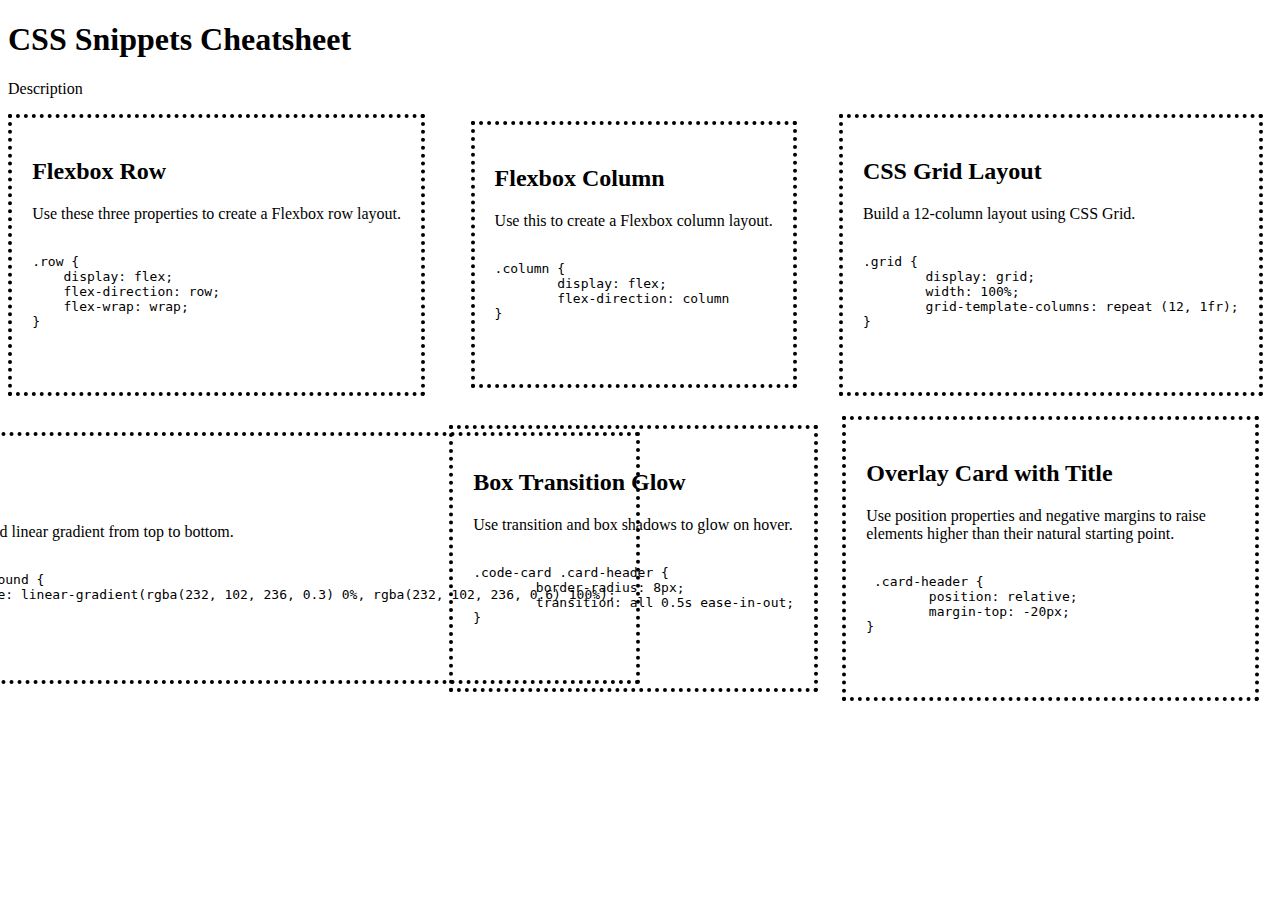
==== index.html @ b82bc1cb "Added page content" ====
<!DOCTYPE html>
<html lang="en">

<head>
    <meta charset="UTF-8">
    <meta http-equiv="X-UA-Compatible" content="IE=edge">
    <meta name="viewport" content="width=device-width, initial-scale=1.0">
    <link rel="stylesheet" href="./style.css">
    <title>CSS Snippets</title>
</head>

<body>
    <header>
        <h1>CSS Snippets Cheatsheet</h1>
        <p>Description</p>
    </header>

    <main>
        <article>
            <section>
                <h2>Flexbox Row</h2>
                <p>Use these three properties to create a Flexbox row layout.</p>
                <pre>
                    <code>
.row {
    display: flex;
    flex-direction: row;
    flex-wrap: wrap;
}
                    </code>
                </pre>
            </section>
        </article>

        <article>
            <section>
                <h2>Flexbox Column</h2>
                <p>Use this to create a Flexbox column layout.</p>
                <pre>
                    <code>
.column {
	display: flex;
	flex-direction: column
}
                    </code>
                </pre>
            </section>
        </article>

        <article>
            <section>
                <h2>CSS Grid Layout</h2>
                <p>Build a 12-column layout using CSS Grid.</p>
                <pre>
                    <code>
.grid {
	display: grid;
	width: 100%;
	grid-template-columns: repeat (12, 1fr);
}
                    </code>
                </pre>
            </section>
        </article>

        <article>
            <section>
                <h2>Linear Gradients</h2>
                <p>This will create a background linear gradient from top to bottom.</p>
                <pre>
                    <code>
.linear-gradient-background {
	background-image: linear-gradient(rgba(232, 102, 236, 0.3) 0%, rgba(232, 102, 236, 0.6) 100%);
}
                    </code>
                </pre>
            </section>
        </article>

        <article>
            <section>
                <h2>Box Transition Glow</h2>
                <p>Use transition and box shadows to glow on hover.</p>
                <pre>
                    <code>
.code-card .card-header {
	border-radius: 8px;
	transition: all 0.5s ease-in-out;
}
                    </code>
                </pre>
            </section>
        </article>

        <article>
            <section>
                <h2>Overlay Card with Title</h2>
                <p>Use position properties and negative margins to raise elements higher than their natural starting point.</p>
                <pre>
                    <code>
 .card-header {
	position: relative;
	margin-top: -20px;
}                       
                    </code>
                </pre>
            </section>
        </article>
    </main>
</body>

</html>
---- style.css ----
main {
    display: flex;
    flex-wrap: wrap;
}

article {
    width: 33%;
    display: flex;
    justify-content: center;
    align-items: center;
}

section {
    border: 4px dotted black;
    padding: 20px;
    margin-bottom: 20px;
    height: auto;
}
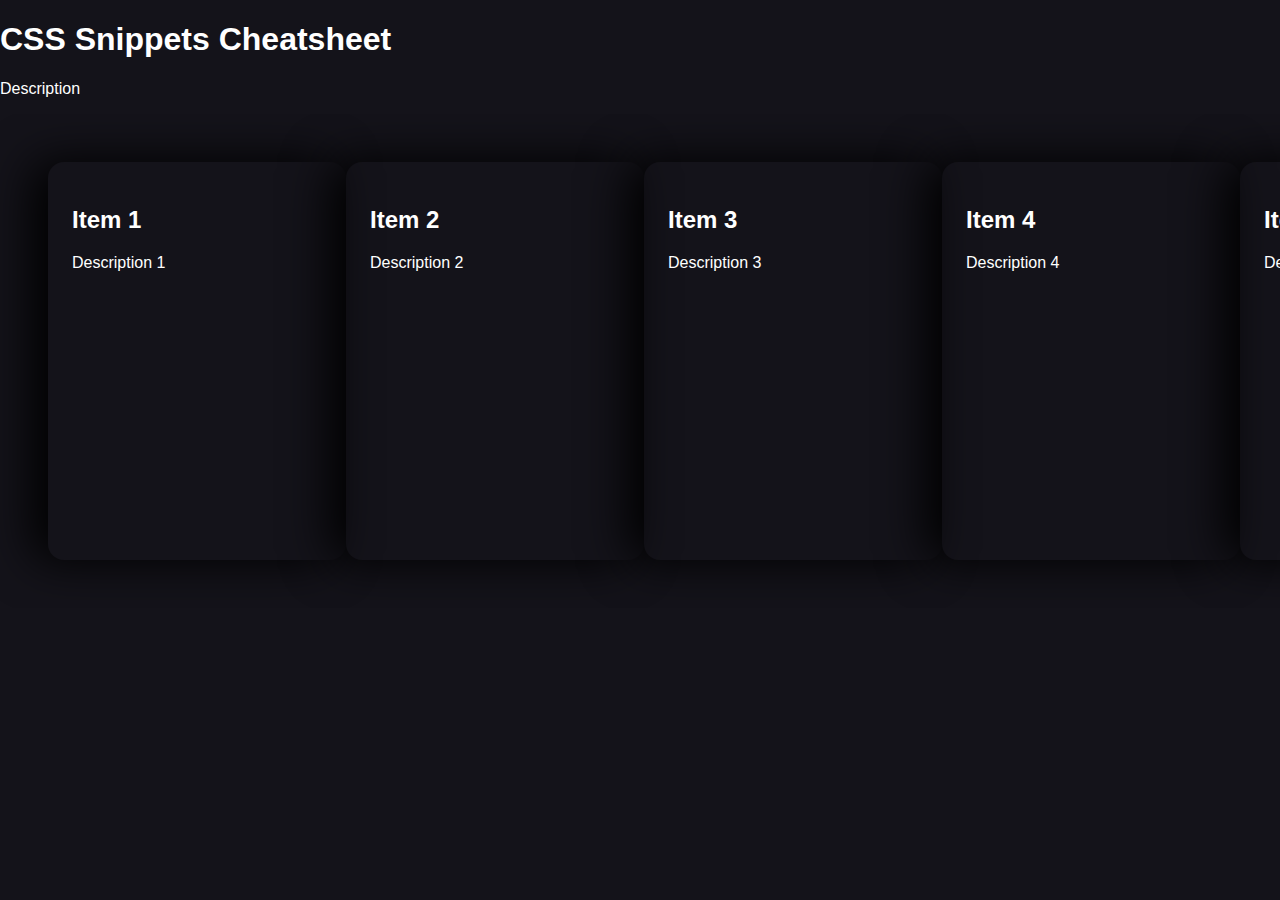
==== commit 63788f36: "Replaced old format with new side-scrolling card format" ====
--- a/index.html
+++ b/index.html
@@ -5,8 +5,8 @@
     <meta charset="UTF-8">
     <meta http-equiv="X-UA-Compatible" content="IE=edge">
     <meta name="viewport" content="width=device-width, initial-scale=1.0">
-    <link rel="stylesheet" href="./style.css">
-    <title>CSS Snippets</title>
+    <link rel="stylesheet" href="style.css">
+    <title>Document</title>
 </head>
 
 <body>
@@ -16,94 +16,42 @@
     </header>
 
     <main>
-        <article>
-            <section>
-                <h2>Flexbox Row</h2>
-                <p>Use these three properties to create a Flexbox row layout.</p>
-                <pre>
-                    <code>
-.row {
-    display: flex;
-    flex-direction: row;
-    flex-wrap: wrap;
-}
-                    </code>
-                </pre>
+        <article class="card-list">
+            <section class="card">
+                <header class="card-header">
+                    <h2>Item 1</h2>
+                    <p>Description 1</p>
+                </header>
             </section>
-        </article>
-
-        <article>
-            <section>
-                <h2>Flexbox Column</h2>
-                <p>Use this to create a Flexbox column layout.</p>
-                <pre>
-                    <code>
-.column {
-	display: flex;
-	flex-direction: column
-}
-                    </code>
-                </pre>
+            <section class="card">
+                <header class="card-header">
+                    <h2>Item 2</h2>
+                    <p>Description 2</p>
+                </header>
             </section>
-        </article>
-
-        <article>
-            <section>
-                <h2>CSS Grid Layout</h2>
-                <p>Build a 12-column layout using CSS Grid.</p>
-                <pre>
-                    <code>
-.grid {
-	display: grid;
-	width: 100%;
-	grid-template-columns: repeat (12, 1fr);
-}
-                    </code>
-                </pre>
+            <section class="card">
+                <header class="card-header">
+                    <h2>Item 3</h2>
+                    <p>Description 3</p>
+                </header>
             </section>
-        </article>
-
-        <article>
-            <section>
-                <h2>Linear Gradients</h2>
-                <p>This will create a background linear gradient from top to bottom.</p>
-                <pre>
-                    <code>
-.linear-gradient-background {
-	background-image: linear-gradient(rgba(232, 102, 236, 0.3) 0%, rgba(232, 102, 236, 0.6) 100%);
-}
-                    </code>
-                </pre>
+            <section class="card">
+                <header class="card-header">
+                    <h2>Item 4</h2>
+                    <p>Description 4</p>
+                </header>
             </section>
-        </article>
-
-        <article>
-            <section>
-                <h2>Box Transition Glow</h2>
-                <p>Use transition and box shadows to glow on hover.</p>
-                <pre>
-                    <code>
-.code-card .card-header {
-	border-radius: 8px;
-	transition: all 0.5s ease-in-out;
-}
-                    </code>
-                </pre>
+            <section class="card">
+                <header class="card-header">
+                    <h2>Item 5</h2>
+                    <p>Description 5</p>
+                </header>
             </section>
-        </article>
-
-        <article>
-            <section>
-                <h2>Overlay Card with Title</h2>
-                <p>Use position properties and negative margins to raise elements higher than their natural starting point.</p>
-                <pre>
-                    <code>
- .card-header {
-	position: relative;
-	margin-top: -20px;
-}                       
-                    </code>
-                </pre>
+            <section class="card">
+                <header class="card-header">
+                    <h2>Item 6</h2>
+                    <p>Description 6</p>
+                </header>
             </section>
         </article>
     </main>
--- a/style.css
+++ b/style.css
@@ -1,18 +1,40 @@
-main {
-    display: flex;
-    flex-wrap: wrap;
+body {
+    padding: 0;
+    margin: 0;
+    background-color: #14131a;
+    color: white;
+    font-family: Arial, Helvetica, sans-serif;
 }
 
-article {
-    width: 33%;
+.card-list {
     display: flex;
-    justify-content: center;
-    align-items: center;
+    padding: 3rem;
+    overflow-x: scroll;
 }
 
-section {
-    border: 4px dotted black;
-    padding: 20px;
-    margin-bottom: 20px;
-    height: auto;
+.card-list::-webkit-scrollbar {
+    width: 10px;
+    height: 10px;
 }
+.card-list::-webkit-scrollbar-thumb {
+    border-radius: 10px;
+    background: #201c29;
+    box-shadow: inset 2px 2px 2px hsla(0,0%,100%,.25), inset -2px -2px 2px rgba(0,0,0,.25);
+}
+
+.card-list::-webkit-scrollbar-track {
+    background: linear-gradient(90deg,#201c29,#201c29 1px,#17141d 0,#17141d);
+}
+
+.card {
+    display: flex;
+    position: relative;
+    flex-direction: column;
+    height: 350px;
+    width: 450px;
+    min-width: 250px;
+    padding: 1.5rem;
+    border-radius: 16px;
+    background-color: inhert;
+    box-shadow: -1rem 0 3rem #000;
+}
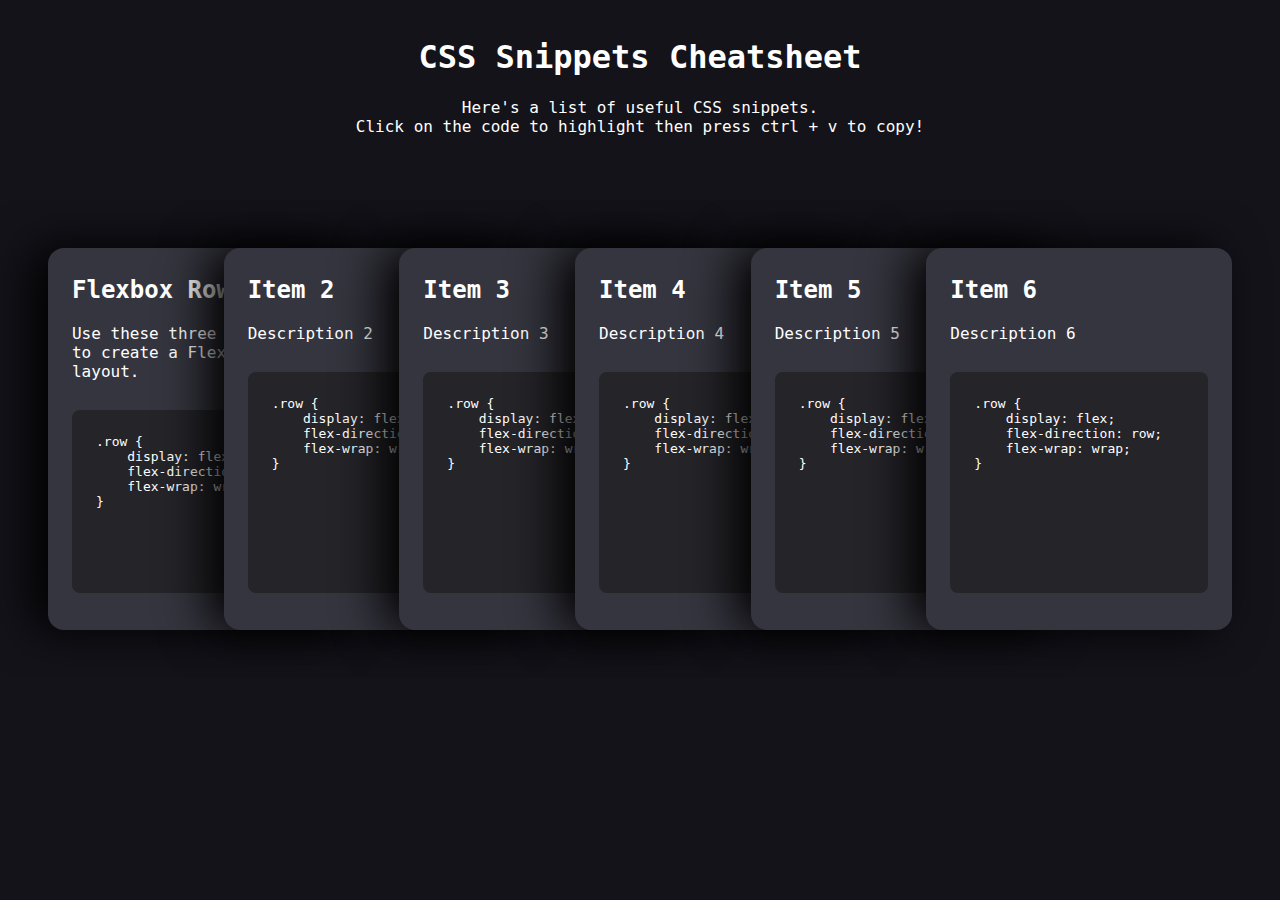
==== commit 310aefaf: "Finished page formatting" ====
--- a/index.html
+++ b/index.html
@@ -6,52 +6,98 @@
     <meta http-equiv="X-UA-Compatible" content="IE=edge">
     <meta name="viewport" content="width=device-width, initial-scale=1.0">
     <link rel="stylesheet" href="style.css">
-    <title>Document</title>
+    <title>CSS Snippets</title>
 </head>
 
 <body>
     <header>
         <h1>CSS Snippets Cheatsheet</h1>
-        <p>Description</p>
+        <p>Here's a list of useful CSS snippets.<br>Click on the code to highlight then press ctrl + v to copy!</p>
     </header>
 
     <main>
         <article class="card-list">
             <section class="card">
                 <header class="card-header">
-                    <h2>Item 1</h2>
-                    <p>Description 1</p>
+                    <h2>Flexbox Row</h2>
+                    <p>Use these three properties to create a Flexbox row layout.</p>
                 </header>
+                <pre>
+<code>.row {
+    display: flex;
+    flex-direction: row;
+    flex-wrap: wrap;
+}</code>
+                </pre>
             </section>
+
             <section class="card">
                 <header class="card-header">
                     <h2>Item 2</h2>
                     <p>Description 2</p>
                 </header>
+                <pre>
+<code>.row {
+    display: flex;
+    flex-direction: row;
+    flex-wrap: wrap;
+}</code>
+                </pre>
             </section>
+
             <section class="card">
                 <header class="card-header">
                     <h2>Item 3</h2>
                     <p>Description 3</p>
                 </header>
+                <pre>
+<code>.row {
+    display: flex;
+    flex-direction: row;
+    flex-wrap: wrap;
+}</code>
+                </pre>
             </section>
+
             <section class="card">
                 <header class="card-header">
                     <h2>Item 4</h2>
                     <p>Description 4</p>
                 </header>
+                <pre>
+<code>.row {
+    display: flex;
+    flex-direction: row;
+    flex-wrap: wrap;
+}</code>
+                </pre>
             </section>
             <section class="card">
                 <header class="card-header">
                     <h2>Item 5</h2>
                     <p>Description 5</p>
                 </header>
+                <pre>
+<code>.row {
+    display: flex;
+    flex-direction: row;
+    flex-wrap: wrap;
+}</code>
+                </pre>
             </section>
+
             <section class="card">
                 <header class="card-header">
                     <h2>Item 6</h2>
                     <p>Description 6</p>
                 </header>
+                <pre>
+<code>.row {
+    display: flex;
+    flex-direction: row;
+    flex-wrap: wrap;
+}</code>
+                </pre>
             </section>
         </article>
     </main>
--- a/style.css
+++ b/style.css
@@ -1,29 +1,33 @@
 body {
     padding: 0;
     margin: 0;
-    background-color: #14131a;
+    background-color: #14131A;
     color: white;
-    font-family: Arial, Helvetica, sans-serif;
+    font-family: monospace, monospace;
+    user-select: none;
+}
+
+body > header {
+    text-align: center;
+    margin: 3% 0 5%;
 }
 
 .card-list {
     display: flex;
     padding: 3rem;
     overflow-x: scroll;
+    justify-content: center;
 }
 
 .card-list::-webkit-scrollbar {
     width: 10px;
     height: 10px;
 }
+
 .card-list::-webkit-scrollbar-thumb {
     border-radius: 10px;
     background: #201c29;
     box-shadow: inset 2px 2px 2px hsla(0,0%,100%,.25), inset -2px -2px 2px rgba(0,0,0,.25);
-}
-
-.card-list::-webkit-scrollbar-track {
-    background: linear-gradient(90deg,#201c29,#201c29 1px,#17141d 0,#17141d);
 }
 
 .card {
@@ -31,10 +35,42 @@
     position: relative;
     flex-direction: column;
     height: 350px;
-    width: 450px;
+    width: 300px;
     min-width: 250px;
     padding: 1.5rem;
+    padding-top: 0.5rem;
     border-radius: 16px;
-    background-color: inhert;
+    background-color: #35353f;
     box-shadow: -1rem 0 3rem #000;
+    transition: all 0.2s ease;
 }
+
+.card:hover {
+    transform: translateY(-1rem);
+}
+
+.card:hover~.card {
+    transform: translateX(130px);
+}
+
+.card:not(:first-child) {
+    margin-left: -130px;
+}
+
+.card pre {
+    flex-grow: 1;
+    padding: 1.5rem;
+    background-color: #242429;
+    border-radius: 8px;
+    user-select: none;
+}
+
+.card pre code {
+    cursor: pointer;
+    user-select: all;
+}
+
+.card pre code::selection {
+    background: #c4c4c4;
+    color: #14131A;
+}
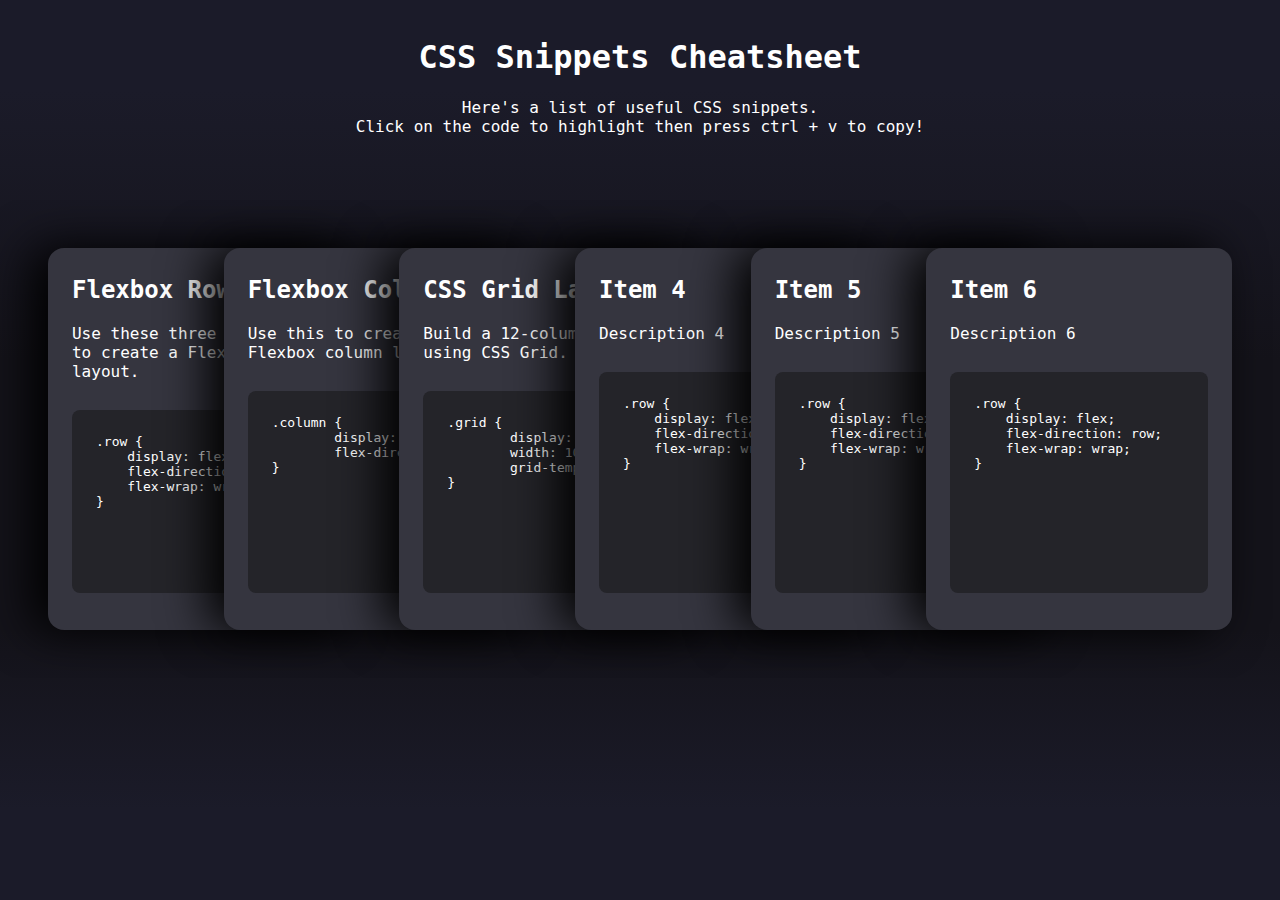
==== commit e6eb8b6a: "Updated background style" ====
--- a/index.html
+++ b/index.html
@@ -33,28 +33,27 @@
 
             <section class="card">
                 <header class="card-header">
-                    <h2>Item 2</h2>
-                    <p>Description 2</p>
+                    <h2>Flexbox Column</h2>
+                    <p>Use this to create a Flexbox column layout</p>
                 </header>
                 <pre>
-<code>.row {
-    display: flex;
-    flex-direction: row;
-    flex-wrap: wrap;
+<code>.column {
+	display: flex;
+	flex-direction: column
 }</code>
                 </pre>
             </section>
 
             <section class="card">
                 <header class="card-header">
-                    <h2>Item 3</h2>
-                    <p>Description 3</p>
+                    <h2>CSS Grid Layout</h2>
+                    <p>Build a 12-column layout using CSS Grid.</p>
                 </header>
                 <pre>
-<code>.row {
-    display: flex;
-    flex-direction: row;
-    flex-wrap: wrap;
+<code>.grid {
+	display: grid;
+	width: 100%;
+	grid-template-columns: repeat (12, 1fr);
 }</code>
                 </pre>
             </section>
--- a/style.css
+++ b/style.css
@@ -1,7 +1,8 @@
 body {
     padding: 0;
     margin: 0;
-    background-color: #14131A;
+    background: linear-gradient(180deg, rgb(27, 27, 41) 10%, rgb(20,19,26) 40%, rgb(20,19,26) 70%, rgb(27, 27, 41) 90%)  no-repeat center center fixed;
+    background-size: cover;
     color: white;
     font-family: monospace, monospace;
     user-select: none;
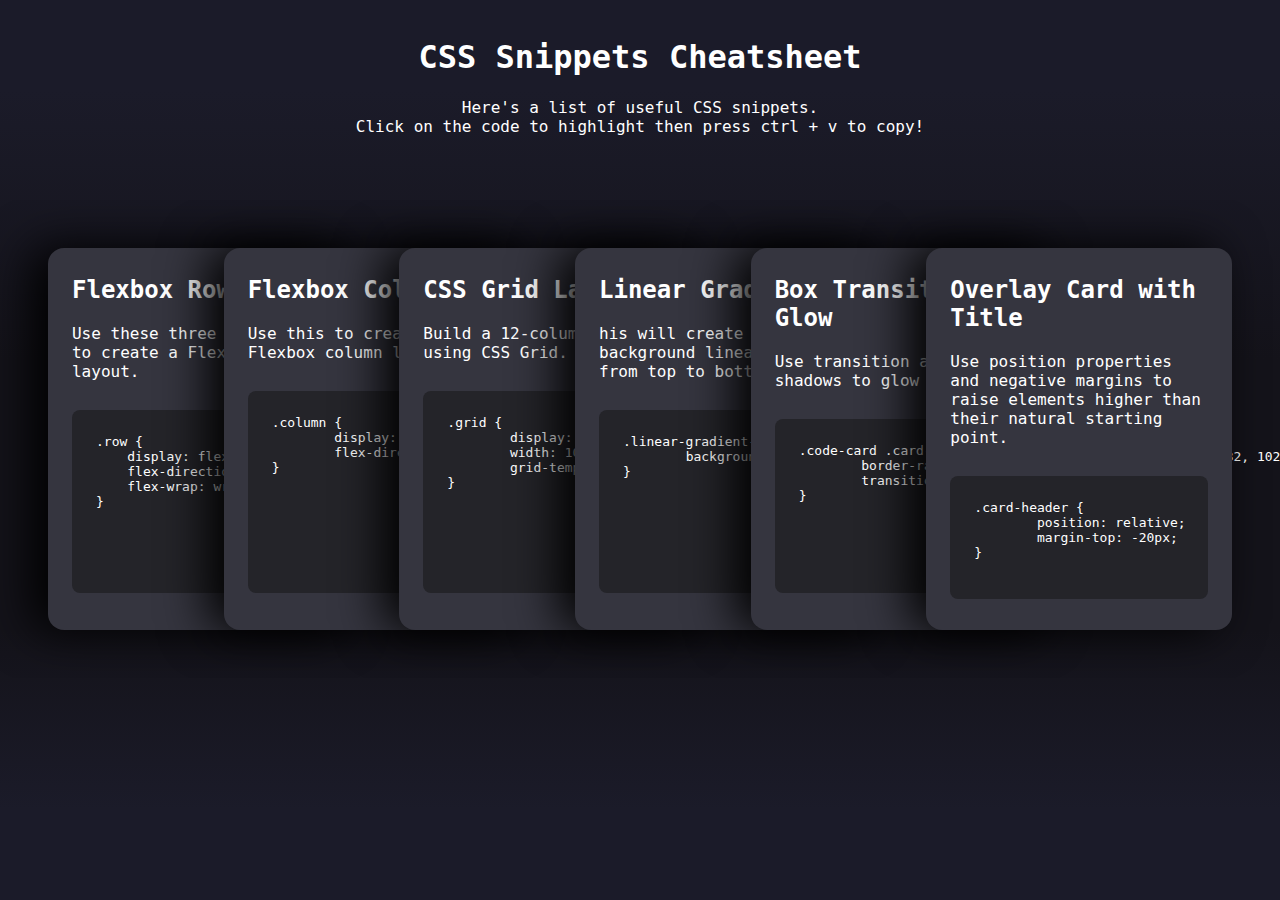
==== commit b2cdbbcd: "Finished adding code snippets" ====
--- a/index.html
+++ b/index.html
@@ -60,41 +60,37 @@
 
             <section class="card">
                 <header class="card-header">
-                    <h2>Item 4</h2>
-                    <p>Description 4</p>
+                    <h2>Linear Gradients</h2>
+                    <p>his will create a background linear gradient from top to bottom.</p>
                 </header>
                 <pre>
-<code>.row {
-    display: flex;
-    flex-direction: row;
-    flex-wrap: wrap;
+<code>.linear-gradient-background {
+	background-image: linear-gradient(rgba(232, 102, 236, 0.3) 0%, rgba(232, 102, 236, 0.6) 100%);
 }</code>
                 </pre>
             </section>
             <section class="card">
                 <header class="card-header">
-                    <h2>Item 5</h2>
-                    <p>Description 5</p>
+                    <h2>Box Transition Glow</h2>
+                    <p>Use transition and box shadows to glow on hover.</p>
                 </header>
                 <pre>
-<code>.row {
-    display: flex;
-    flex-direction: row;
-    flex-wrap: wrap;
+<code>.code-card .card-header {
+	border-radius: 8px;
+	transition: all 0.5s ease-in-out;
 }</code>
                 </pre>
             </section>
 
             <section class="card">
                 <header class="card-header">
-                    <h2>Item 6</h2>
-                    <p>Description 6</p>
+                    <h2>Overlay Card with Title</h2>
+                    <p>Use position properties and negative margins to raise elements higher than their natural starting point.</p>
                 </header>
                 <pre>
-<code>.row {
-    display: flex;
-    flex-direction: row;
-    flex-wrap: wrap;
+<code>.card-header {
+	position: relative;
+	margin-top: -20px;
 }</code>
                 </pre>
             </section>
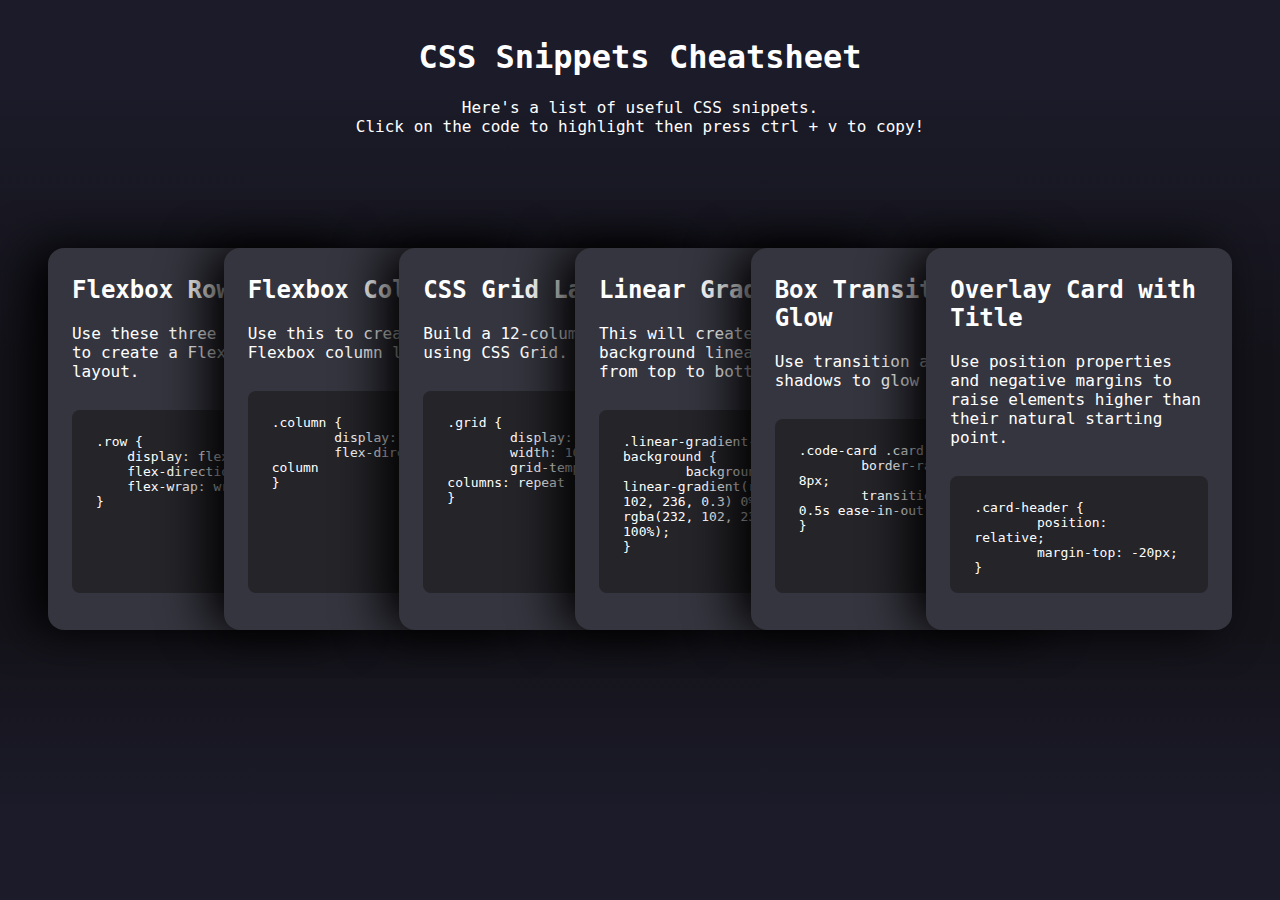
==== commit 59ff5fc8: "Fixed text wrapping in code boxes" ====
--- a/index.html
+++ b/index.html
@@ -61,7 +61,7 @@
             <section class="card">
                 <header class="card-header">
                     <h2>Linear Gradients</h2>
-                    <p>his will create a background linear gradient from top to bottom.</p>
+                    <p>This will create a background linear gradient from top to bottom.</p>
                 </header>
                 <pre>
 <code>.linear-gradient-background {
--- a/style.css
+++ b/style.css
@@ -64,6 +64,12 @@
     background-color: #242429;
     border-radius: 8px;
     user-select: none;
+    overflow-x: auto;
+    white-space: pre-wrap;
+    white-space: -moz-pre-wrap;
+    white-space: -pre-wrap;
+    white-space: -o-pre-wrap;
+    word-wrap: break-word;
 }
 
 .card pre code {
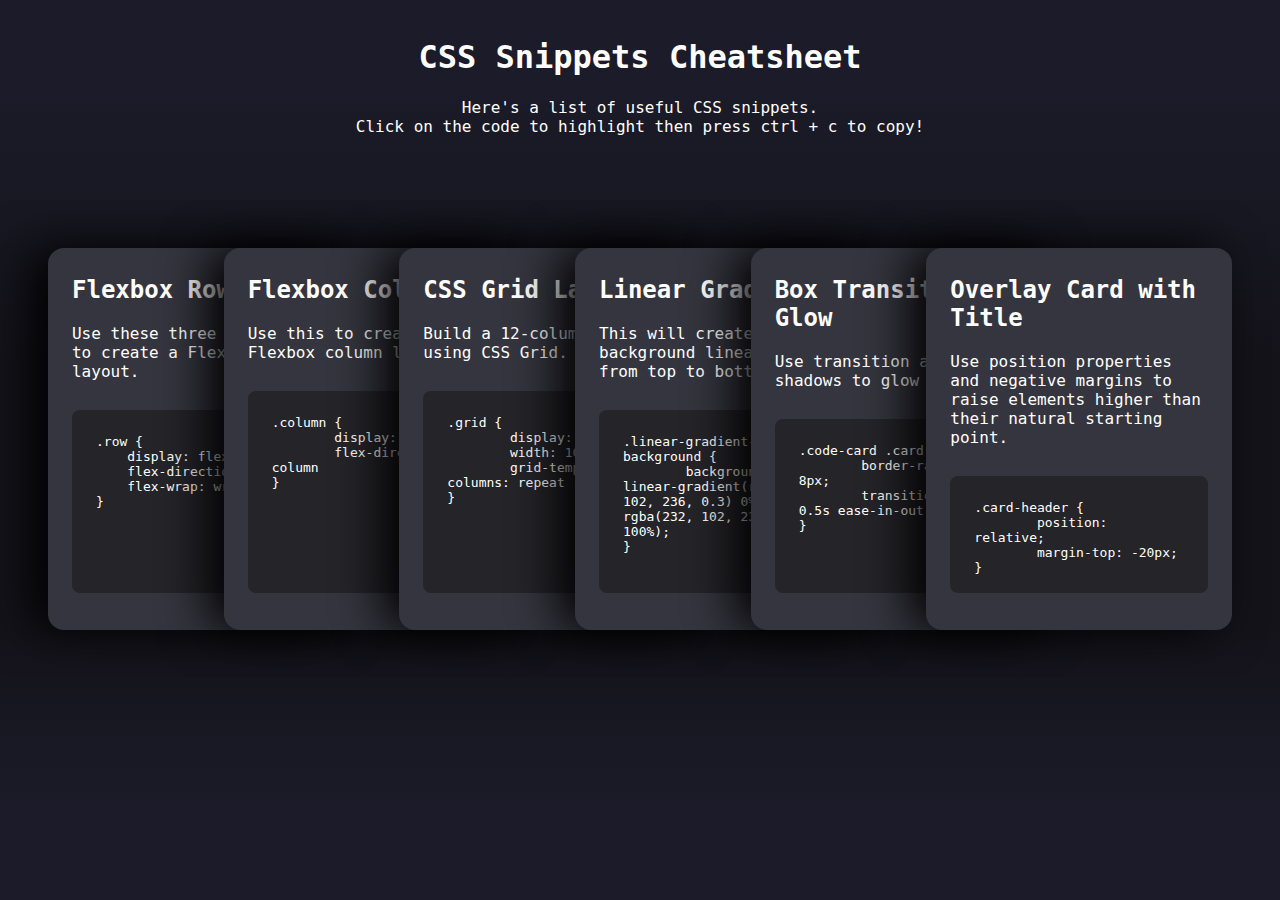
==== commit ee8ff07e: "Fixed tooltip listing wrong command to copy" ====
--- a/index.html
+++ b/index.html
@@ -12,13 +12,13 @@
 <body>
     <header>
         <h1>CSS Snippets Cheatsheet</h1>
-        <p>Here's a list of useful CSS snippets.<br>Click on the code to highlight then press ctrl + v to copy!</p>
+        <p>Here's a list of useful CSS snippets.<br>Click on the code to highlight then press ctrl + c to copy!</p>
     </header>
 
     <main>
         <article class="card-list">
             <section class="card">
-                <header class="card-header">
+                <header>
                     <h2>Flexbox Row</h2>
                     <p>Use these three properties to create a Flexbox row layout.</p>
                 </header>
@@ -32,7 +32,7 @@
             </section>
 
             <section class="card">
-                <header class="card-header">
+                <header>
                     <h2>Flexbox Column</h2>
                     <p>Use this to create a Flexbox column layout</p>
                 </header>
@@ -45,7 +45,7 @@
             </section>
 
             <section class="card">
-                <header class="card-header">
+                <header>
                     <h2>CSS Grid Layout</h2>
                     <p>Build a 12-column layout using CSS Grid.</p>
                 </header>
@@ -59,7 +59,7 @@
             </section>
 
             <section class="card">
-                <header class="card-header">
+                <header>
                     <h2>Linear Gradients</h2>
                     <p>This will create a background linear gradient from top to bottom.</p>
                 </header>
@@ -70,7 +70,7 @@
                 </pre>
             </section>
             <section class="card">
-                <header class="card-header">
+                <header>
                     <h2>Box Transition Glow</h2>
                     <p>Use transition and box shadows to glow on hover.</p>
                 </header>
@@ -83,7 +83,7 @@
             </section>
 
             <section class="card">
-                <header class="card-header">
+                <header>
                     <h2>Overlay Card with Title</h2>
                     <p>Use position properties and negative margins to raise elements higher than their natural starting point.</p>
                 </header>
@@ -98,4 +98,4 @@
     </main>
 </body>
 
-</html>+</html>
